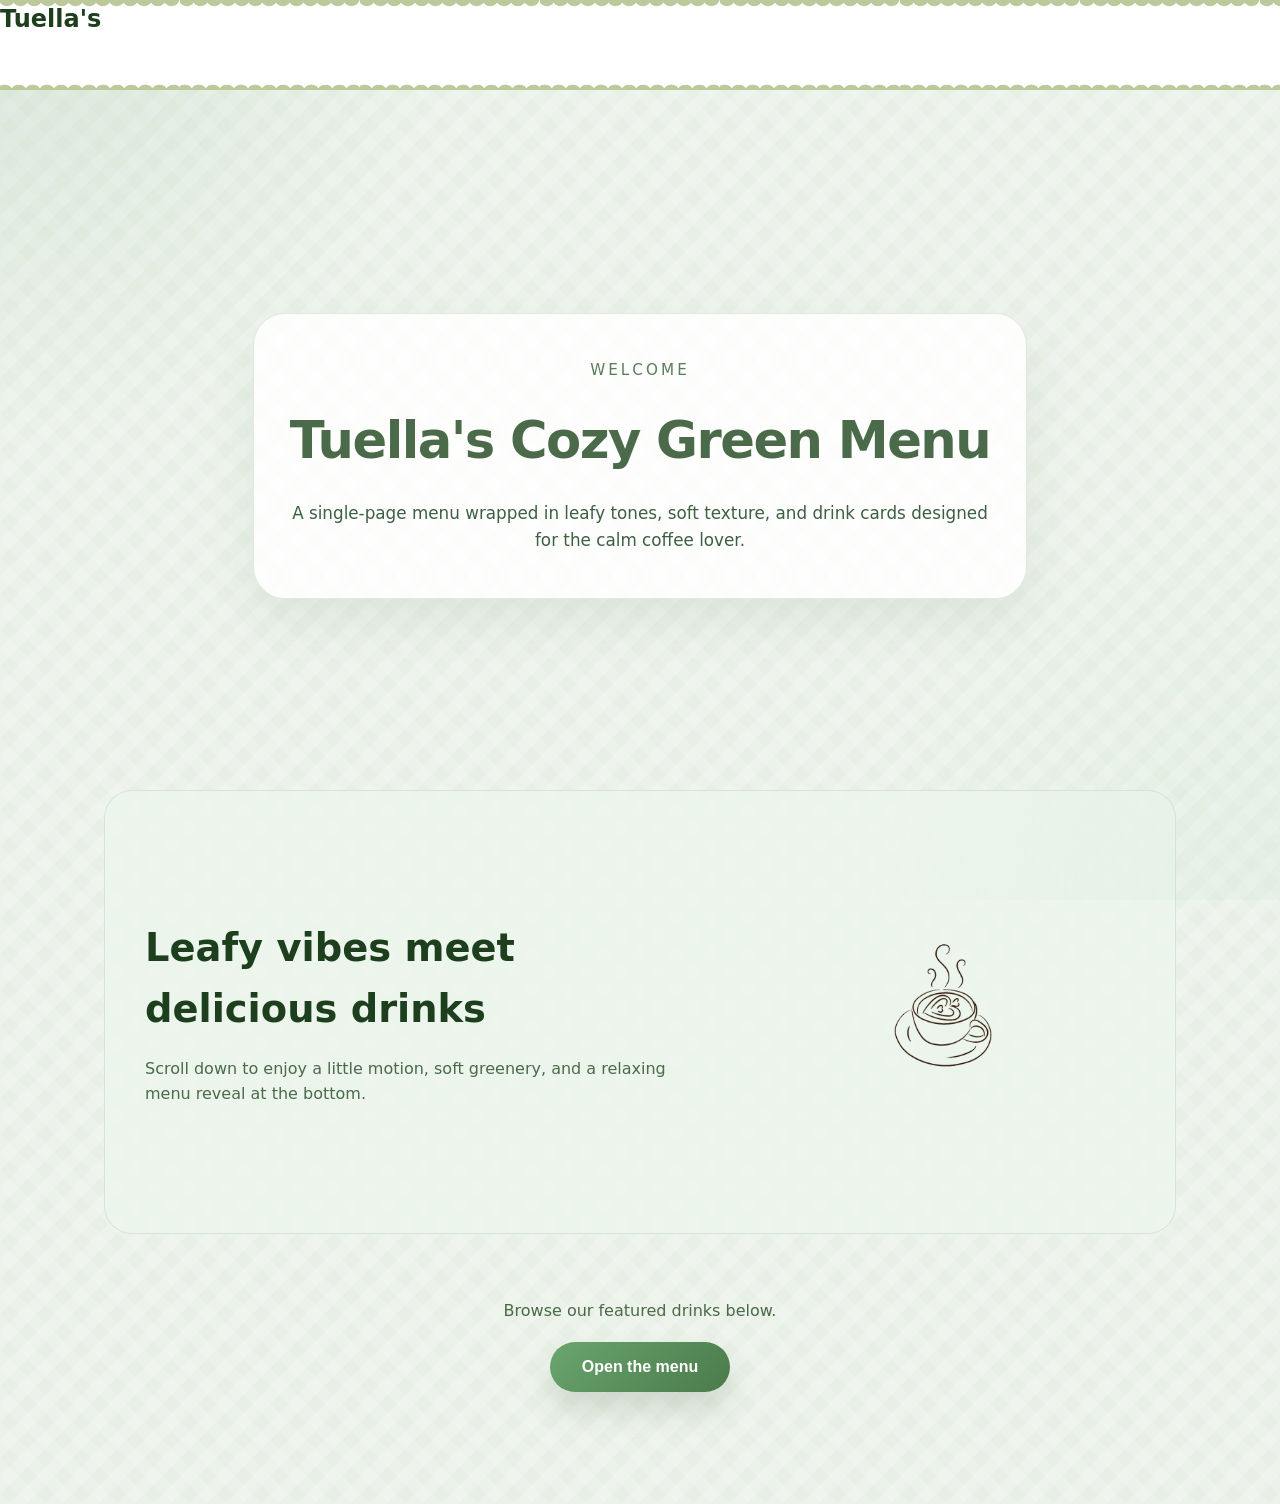
==== index.html @ c70524f7 ""move index and styles out of templates"" ====
<!DOCTYPE html>
<html lang="en">
<head>
    <link rel="stylesheet" href="styles.css">
    <meta charset="UTF-8">
    <meta name="viewport" content="width=device-width, initial-scale=1.0">
    <title>Tuella's Green Menu</title>
</head>
<body>
    <div class="menubar">
    <h2>Tuella's</h2>
    <h2></h2>
    </div>
    <main class="page-shell">
        <section class="hero">
            <div class="hero-copy">
                <p class="eyebrow">Welcome</p>
                <h1>Tuella's Cozy Green Menu</h1>
                <p class="hero-text">A single-page menu wrapped in leafy tones, soft texture, and drink cards designed for the calm coffee lover.</p>
            </div>
        </section>

        <section class="section-break">
            <div class="section-copy">
                <h2>Leafy vibes meet delicious drinks</h2>
                <p>Scroll down to enjoy a little motion, soft greenery, and a relaxing menu reveal at the bottom.</p>
            </div>
            <div class="iced-coffee-wrapper">
                <div class="iced-coffee" id="iced-coffee" aria-hidden="true">
                    <img src="/imgs/coffee.png" alt="coffee cup" class="coffee-icon">
                </div>
            </div>
        </section>

        <section class="menu-cta">
            <p class="cta-text">Browse our featured drinks below.</p>
            <button id="toggle-menu" type="button">Open the menu</button>
        </section>

        <section class="menu-cards hidden" id="menu-cards">
            <article class="card">
                <div class="drink-image iced-latte"></div>
                <div class="card-copy">
                    <h3>Iced Matcha Latte</h3>
                    <p>Bright ceremonial matcha, creamy oat milk, and gentle mint notes for a fresh green sip.</p>
                </div>
            </article>
            <article class="card">
                <div class="drink-image cold-brew"></div>
                <div class="card-copy">
                    <h3>Herbal Cold Brew</h3>
                    <p>Deep cold brew infused with rosemary and lemon peel, balanced by soft cream.</p>
                </div>
            </article>
            <article class="card">
                <div class="drink-image green-mocha"></div>
                <div class="card-copy">
                    <h3>Green Mocha</h3>
                    <p>Rich dark chocolate meets matcha sweetness, finished with a sprinkle of pistachio.</p>
                </div>
            </article>
        </section>
    </main>

    <script>
        const button = document.querySelector('#toggle-menu');
        const menuSection = document.querySelector('#menu-cards');
        button.addEventListener('click', () => {
            const visible = !menuSection.classList.toggle('hidden');
            button.textContent = visible ? 'Hide the menu' : 'Open the menu';
        });

        const iced = document.querySelector('#iced-coffee');
        let scrollTimeout;

        window.addEventListener('scroll', () => {
            iced.classList.add('spin');
            clearTimeout(scrollTimeout);
            scrollTimeout = setTimeout(() => {
                iced.classList.remove('spin');
            }, 100);
        });
    </script>
</body>
</html>
---- styles.css ----
@font-face {
    font-family: 'Seasons';
    src: url('/static/fonts/Seasons.woff2') format('woff2'),
         url('/static/fonts/Seasons.woff') format('woff');
    font-weight: normal;
    font-style: normal;
}
*{
    margin: 0;
    padding: 0;
    box-sizing: border-box;
}


body {
    min-height: 100vh;
    font-family: Inter, system-ui, -apple-system, BlinkMacSystemFont, 'Segoe UI', sans-serif;
    color: #1d3f1d;
    background: #e8f0e5;
    background-image:
    linear-gradient(135deg, rgba(255,255,255,0.22) 25%, transparent 25%, transparent 50%, rgba(255,255,255,0.22) 50%, rgba(255,255,255,0.22) 75%, transparent 75%, transparent),
    linear-gradient(45deg, rgba(255,255,255,0.14) 25%, transparent 25%, transparent 50%, rgba(255,255,255,0.14) 50%, rgba(255,255,255,0.14) 75%, transparent 75%, transparent);
    background-size: 36px 36px, 36px 36px;
    line-height: 1.6;
}
body::before {
    content: '';
    position: fixed;
    inset: 0;
    background: radial-gradient(circle at top left, rgba(156, 195, 164, 0.24), transparent 28%), radial-gradient(circle at bottom right, rgba(192, 228, 202, 0.18), transparent 26%);
    pointer-events: none;
}
.menubar {
    position: sticky;
    background-image: url('/imgs/banner.png');
    background-repeat: repeat-x;
    background-size: auto;
    top: 0;
    height: 150px;
}
.page-shell {
    max-width: 1120px;
    margin: 0 auto;
    padding: 36px 24px 64px;
}

.hero {
    display: grid;
    place-items: center;
    min-height: 60vh;
    padding: 80px 0;
}
.hero-copy {
    text-align: center;
    background: rgba(255, 255, 255, 0.85);
    border: 1px solid rgba(74, 110, 76, 0.15);
    border-radius: 32px;
    padding: 44px 36px;
    box-shadow: 0 24px 50px rgba(28, 74, 47, 0.08);
}
.eyebrow {
    font-size: 0.95rem;
    letter-spacing: 0.2em;
    text-transform: uppercase;
    color: #5a7d5a;
    margin-bottom: 18px;
}
h1 {
    font-size: clamp(1.4rem, 4vw, 4.4rem);
    letter-spacing: -0.03em;
    margin-bottom: 18px;
    color: #4a6a4a;
}

.hero-text {
    max-width: 700px;
    margin: 0 auto;
    color: #3d5f43;
    font-size: 1.05rem;
}

.section-break {
    display: grid;
    gap: 32px;
    grid-template-columns: 1.2fr 0.8fr;
    align-items: center;
    margin-top: 64px;
    padding: 46px 40px;
    background: rgba(237, 245, 236, 0.95);
    border-radius: 28px;
    border: 1px solid rgba(116, 154, 120, 0.18);
}

.section-copy h2 {
    font-size: clamp(2rem, 3vw, 3rem);
    margin-bottom: 16px;
}

.section-copy p {
    font-size: 1rem;
    max-width: 540px;
    color: #4a6a4a;
}

.iced-coffee-wrapper {
    display: flex;
    justify-content: center;
    align-items: center;
}

.iced-coffee {
    width: 350px;
    height: 350px;
    display: grid;
    place-items: center;
}

.coffee-icon {
    width: 100%;
    max-width: 350px;
    transform-origin: center;
}

.iced-coffee.spin .coffee-icon {
    animation: spin 0.5s linear infinite;
}

.menu-cta {
    margin-top: 64px;
    text-align: center;
}

.cta-text {
    font-size: 1rem;
    color: #4a6947;
    margin-bottom: 18px;
}

button {
    appearance: none;
    border: none;
    background: linear-gradient(135deg, #6aa56e, #4a7a4b);
    color: white;
    padding: 16px 32px;
    border-radius: 999px;
    cursor: pointer;
    font-size: 1rem;
    font-weight: 600;
    box-shadow: 0 18px 30px rgba(64, 95, 57, 0.18);
    transition: transform 0.2s ease, box-shadow 0.2s ease;
}

button:hover,
button:focus-visible {
    transform: translateY(-2px);
    box-shadow: 0 22px 32px rgba(64, 95, 57, 0.28);
}

.menu-cards {
    margin-top: 48px;
    display: grid;
    gap: 24px;
    transition: opacity 0.4s ease, transform 0.4s ease, max-height 0.4s ease;
    opacity: 1;
    transform: translateY(0);
    max-height: 2000px;
}

.menu-cards.hidden {
    opacity: 0;
    transform: translateY(12px);
    max-height: 0;
    overflow: hidden;
    pointer-events: none;
}

.card {
    display: grid;
    grid-template-columns: 140px 1fr;
    gap: 24px;
    align-items: center;
    padding: 26px;
    background: rgba(255, 255, 255, 0.9);
    border-radius: 28px;
    border: 1px solid rgba(102, 140, 95, 0.16);
    box-shadow: 0 22px 40px rgba(62, 97, 62, 0.08);
}

.drink-image {
    min-height: 140px;
    border-radius: 24px;
    background-size: cover;
    background-position: center;
    position: relative;
}

.drink-image::after {
    content: '';
    position: absolute;
    inset: 0;
    border-radius: inherit;
    background: linear-gradient(180deg, rgba(255,255,255,0.12), rgba(255,255,255,0));
}

.iced-latte {
    background: radial-gradient(circle at 35% 20%, rgba(255,255,255,0.85), transparent 25%), linear-gradient(180deg, #f7e8d6 0%, #c8ae84 100%);
}

.cold-brew {
    background: radial-gradient(circle at 45% 22%, rgba(255,255,255,0.7), transparent 20%), linear-gradient(180deg, #dae7d7 0%, #8dac85 100%);
}

.green-mocha {
    background: radial-gradient(circle at 48% 24%, rgba(255,255,255,0.75), transparent 20%), linear-gradient(180deg, #d9e8ce 0%, #7a9b72 100%);
}

.card-copy h3 {
    font-size: 1.4rem;
    margin-bottom: 10px;
}

.card-copy p {
    color: #4b654f;
}

@media (max-width: 900px) {
    .section-break {
        grid-template-columns: 1fr;
        text-align: center;
    }

    .card {
        grid-template-columns: 1fr;
        text-align: center;
    }

    .drink-image {
        margin: 0 auto;
        width: 100%;
    }
}

@media (max-width: 620px) {
    .hero-copy,
    .section-break,
    .card {
        padding: 28px 22px;
    }

    .menu-cards {
        gap: 18px;
    }

    button {
        width: 100%;
    }
}

@keyframes spin {
    from { transform: rotate(0deg); }
    to { transform: rotate(360deg); }
}
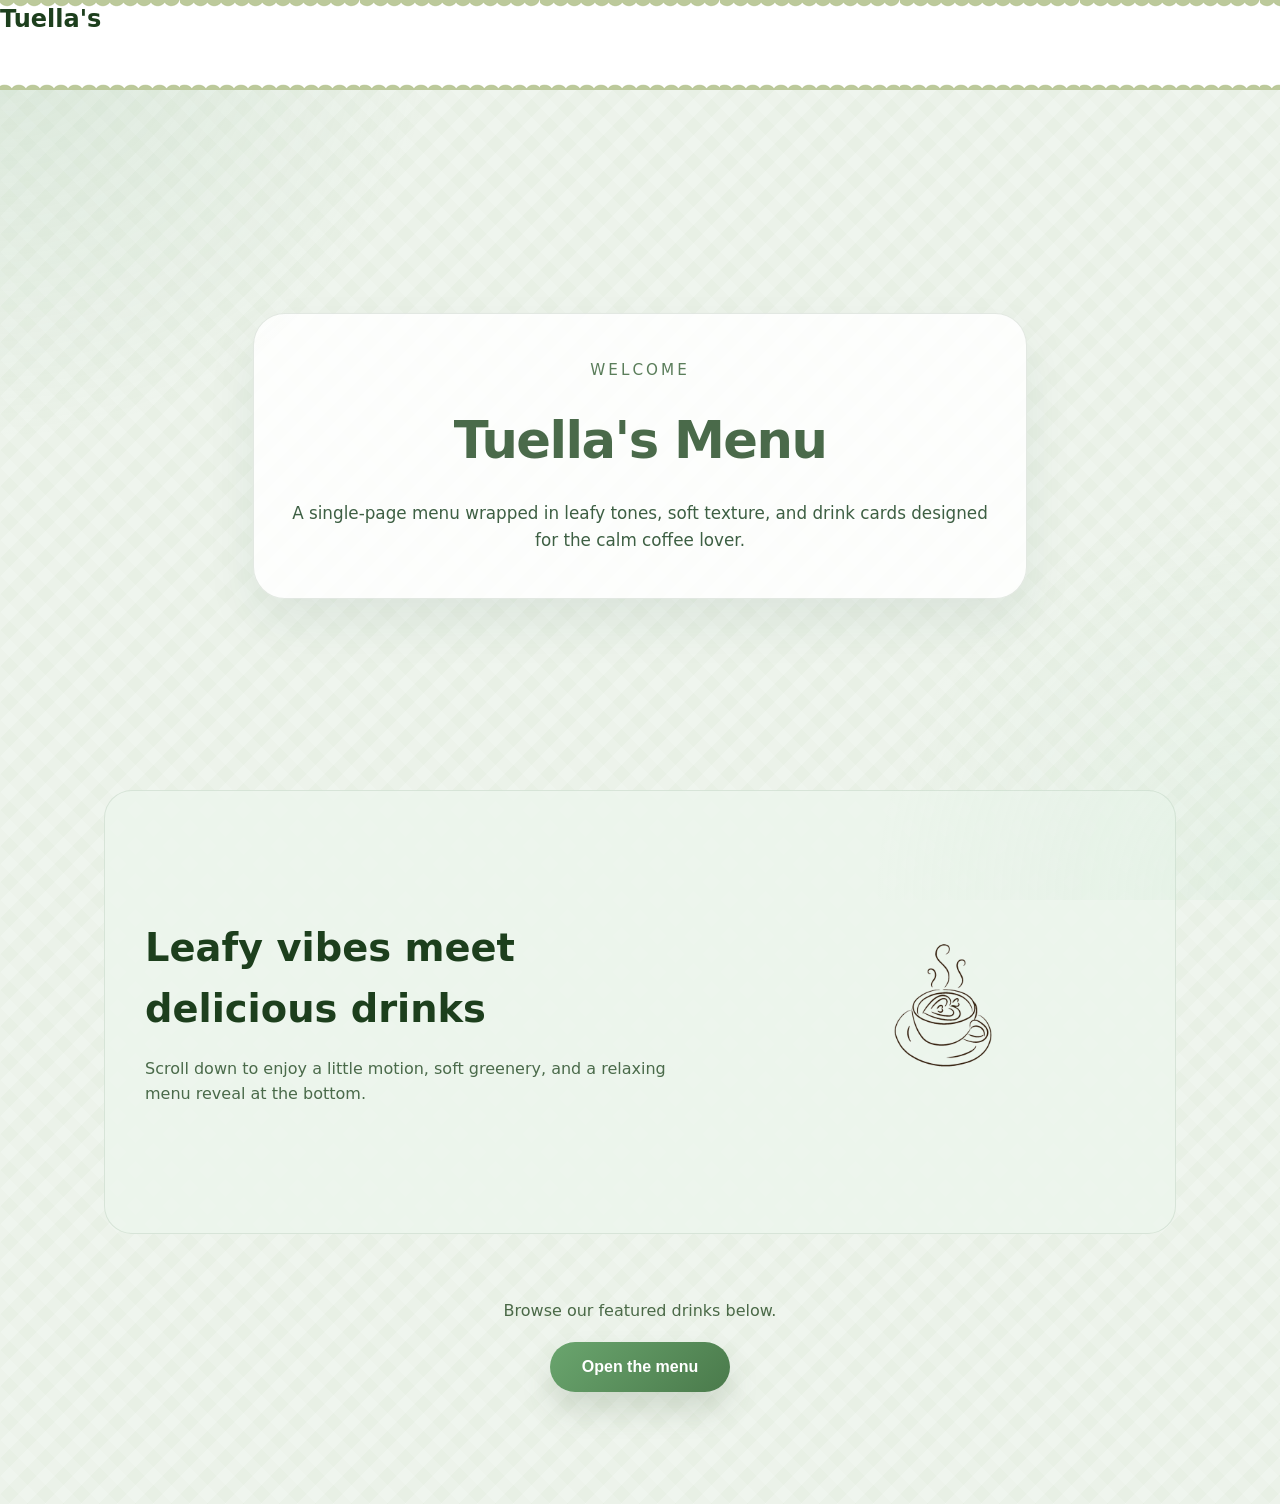
==== commit ee0454a7: "push" ====
--- a/index.html
+++ b/index.html
@@ -15,7 +15,7 @@
         <section class="hero">
             <div class="hero-copy">
                 <p class="eyebrow">Welcome</p>
-                <h1>Tuella's Cozy Green Menu</h1>
+                <h1>Tuella's Menu</h1>
                 <p class="hero-text">A single-page menu wrapped in leafy tones, soft texture, and drink cards designed for the calm coffee lover.</p>
             </div>
         </section>
@@ -83,3 +83,6 @@
     </script>
 </body>
 </html>
+
+<!-- fix image paths and url domain -->
+ <!-- create link tree with options given from chat gpt -->
--- a/styles.css
+++ b/styles.css
@@ -32,7 +32,7 @@
 }
 .menubar {
     position: sticky;
-    background-image: url('/imgs/banner.png');
+    background-image: url('imgs/banner.png');
     background-repeat: repeat-x;
     background-size: auto;
     top: 0;
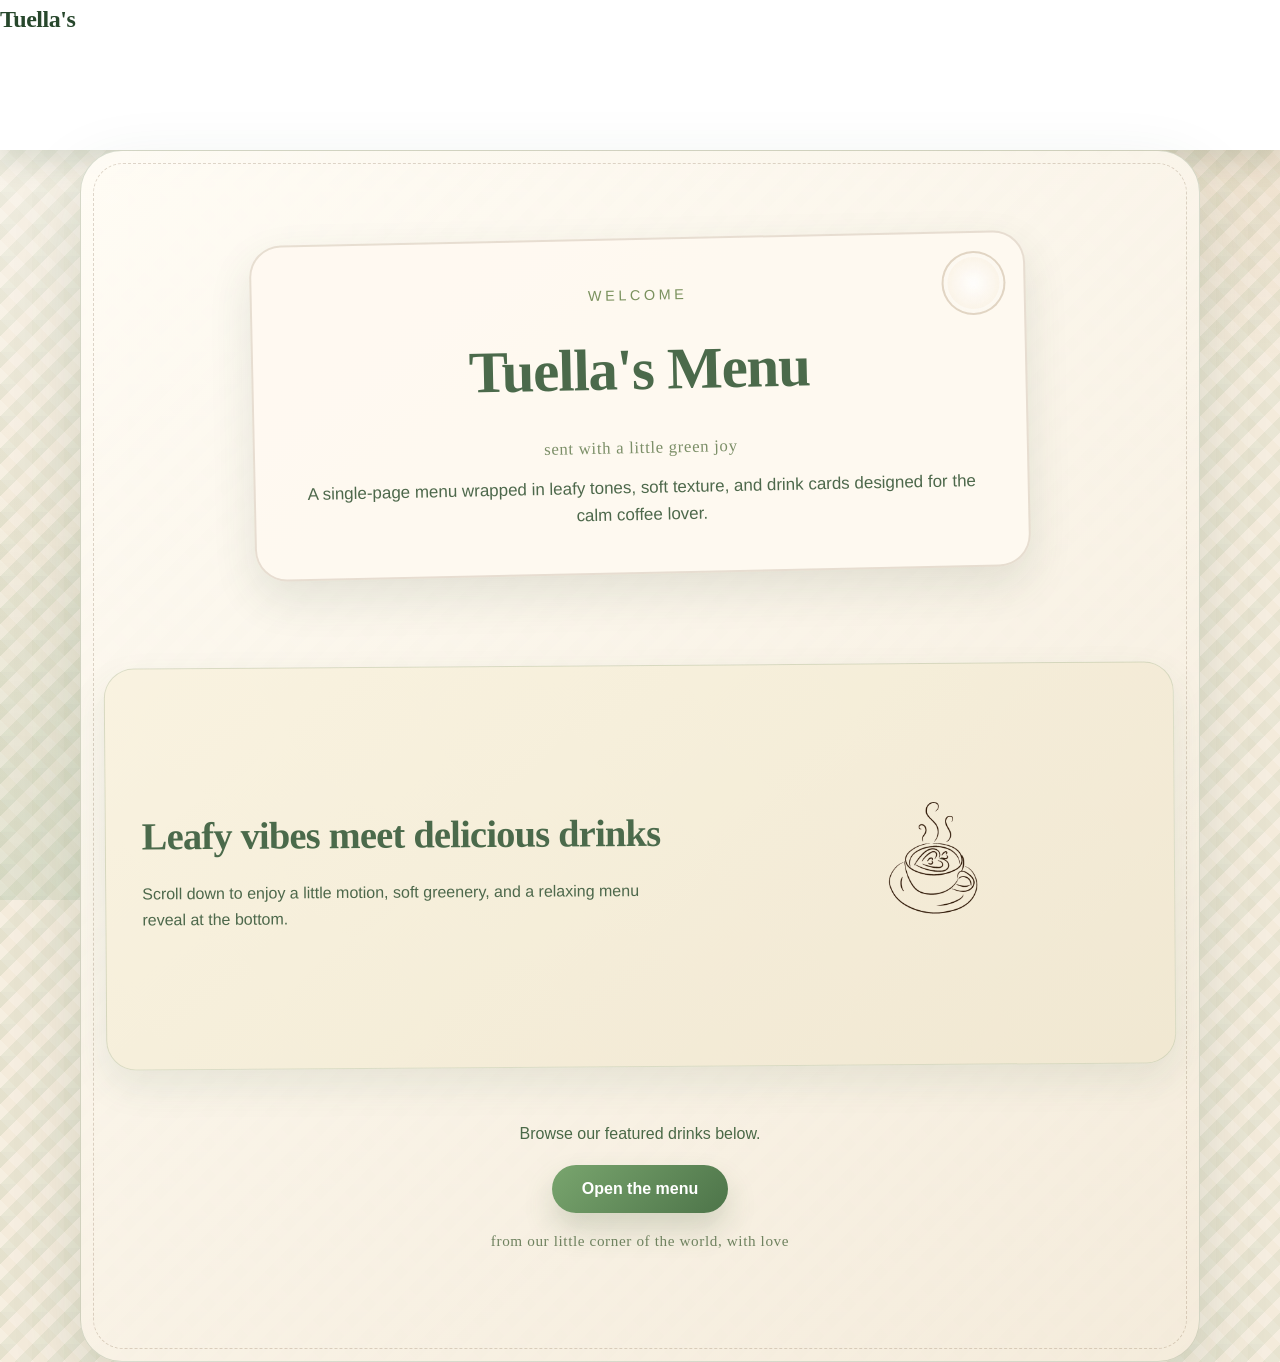
==== commit 61ffd82e: "add changes" ====
--- a/index.html
+++ b/index.html
@@ -16,6 +16,7 @@
             <div class="hero-copy">
                 <p class="eyebrow">Welcome</p>
                 <h1>Tuella's Menu</h1>
+                <p class="subtle-note">sent with a little green joy</p>
                 <p class="hero-text">A single-page menu wrapped in leafy tones, soft texture, and drink cards designed for the calm coffee lover.</p>
             </div>
         </section>
@@ -35,6 +36,7 @@
         <section class="menu-cta">
             <p class="cta-text">Browse our featured drinks below.</p>
             <button id="toggle-menu" type="button">Open the menu</button>
+            <p class="postcard-footer">from our little corner of the world, with love</p>
         </section>
 
         <section class="menu-cards hidden" id="menu-cards">
--- a/styles.css
+++ b/styles.css
@@ -5,101 +5,157 @@
     font-weight: normal;
     font-style: normal;
 }
-*{
+
+* {
     margin: 0;
     padding: 0;
     box-sizing: border-box;
 }
 
-
 body {
     min-height: 100vh;
-    font-family: Inter, system-ui, -apple-system, BlinkMacSystemFont, 'Segoe UI', sans-serif;
-    color: #1d3f1d;
-    background: #e8f0e5;
+    font-family: 'Trebuchet MS', 'Segoe UI', sans-serif;
+    color: #27472c;
+    background: #f4ebdb;
     background-image:
-    linear-gradient(135deg, rgba(255,255,255,0.22) 25%, transparent 25%, transparent 50%, rgba(255,255,255,0.22) 50%, rgba(255,255,255,0.22) 75%, transparent 75%, transparent),
-    linear-gradient(45deg, rgba(255,255,255,0.14) 25%, transparent 25%, transparent 50%, rgba(255,255,255,0.14) 50%, rgba(255,255,255,0.14) 75%, transparent 75%, transparent);
-    background-size: 36px 36px, 36px 36px;
+        radial-gradient(circle at top left, rgba(255,255,255,0.45), transparent 28%),
+        linear-gradient(135deg, rgba(121, 156, 108, 0.12) 25%, transparent 25%, transparent 50%, rgba(121, 156, 108, 0.10) 50%, rgba(121, 156, 108, 0.10) 75%, transparent 75%, transparent),
+        linear-gradient(45deg, rgba(255,255,255,0.18) 25%, transparent 25%, transparent 50%, rgba(255,255,255,0.16) 50%, rgba(255,255,255,0.16) 75%, transparent 75%, transparent);
+    background-size: auto, 32px 32px, 32px 32px;
     line-height: 1.6;
 }
+
 body::before {
     content: '';
     position: fixed;
     inset: 0;
-    background: radial-gradient(circle at top left, rgba(156, 195, 164, 0.24), transparent 28%), radial-gradient(circle at bottom right, rgba(192, 228, 202, 0.18), transparent 26%);
+    background: radial-gradient(circle at top right, rgba(193, 132, 84, 0.16), transparent 24%), radial-gradient(circle at bottom left, rgba(118, 161, 122, 0.15), transparent 26%);
     pointer-events: none;
 }
+
 .menubar {
     position: sticky;
+    top: 0;
+    height: 150px;
     background-image: url('imgs/banner.png');
     background-repeat: repeat-x;
-    background-size: auto;
-    top: 0;
-    height: 150px;
-}
+    background-size: cover;
+    background-position: center;
+    box-shadow: 0 10px 28px rgba(53, 84, 58, 0.16);
+}
+
 .page-shell {
     max-width: 1120px;
     margin: 0 auto;
-    padding: 36px 24px 64px;
+    padding: 28px 24px 64px;
+    background: linear-gradient(145deg, rgba(255,252,245,0.96), rgba(244,235,219,0.96));
+    border: 1px solid rgba(93, 120, 87, 0.24);
+    border-radius: 42px;
+    box-shadow: 0 28px 70px rgba(50, 80, 57, 0.15);
+    position: relative;
+    overflow: hidden;
+}
+
+.page-shell::before {
+    content: '';
+    position: absolute;
+    inset: 12px;
+    border: 1px dashed rgba(120, 94, 64, 0.24);
+    border-radius: 30px;
+    pointer-events: none;
 }
 
 .hero {
     display: grid;
     place-items: center;
-    min-height: 60vh;
-    padding: 80px 0;
-}
+    min-height: 48vh;
+    padding: 56px 0 34px;
+}
+
 .hero-copy {
+    position: relative;
     text-align: center;
-    background: rgba(255, 255, 255, 0.85);
-    border: 1px solid rgba(74, 110, 76, 0.15);
+    background: rgba(255, 250, 242, 0.93);
+    border: 2px solid rgba(120, 94, 64, 0.18);
     border-radius: 32px;
     padding: 44px 36px;
-    box-shadow: 0 24px 50px rgba(28, 74, 47, 0.08);
-}
+    box-shadow: 0 18px 44px rgba(46, 76, 50, 0.12);
+    transform: rotate(-1.2deg);
+}
+
+.hero-copy::after {
+    content: '';
+    position: absolute;
+    top: 18px;
+    right: 18px;
+    width: 60px;
+    height: 60px;
+    border-radius: 50%;
+    border: 2px solid rgba(124, 95, 60, 0.2);
+    background: radial-gradient(circle, rgba(255,255,255,0.8), rgba(240,223,195,0.45));
+    box-shadow: inset 0 0 0 4px rgba(255,255,255,0.4);
+}
+
+.subtle-note {
+    margin-bottom: 12px;
+    font-family: 'Segoe Script', 'Brush Script MT', cursive;
+    font-size: 1.05rem;
+    color: #7c8f68;
+    letter-spacing: 0.04em;
+}
+
 .eyebrow {
-    font-size: 0.95rem;
-    letter-spacing: 0.2em;
+    font-size: 0.9rem;
+    letter-spacing: 0.25em;
     text-transform: uppercase;
-    color: #5a7d5a;
+    color: #7a915d;
+    margin-bottom: 16px;
+}
+
+h1,
+h2,
+h3 {
+    font-family: 'Seasons', 'Palatino Linotype', 'Book Antiqua', serif;
+    letter-spacing: -0.02em;
+}
+
+h1 {
+    font-size: clamp(1.7rem, 4.6vw, 4.4rem);
     margin-bottom: 18px;
-}
-h1 {
-    font-size: clamp(1.4rem, 4vw, 4.4rem);
-    letter-spacing: -0.03em;
-    margin-bottom: 18px;
-    color: #4a6a4a;
+    color: #4b6a4b;
 }
 
 .hero-text {
     max-width: 700px;
     margin: 0 auto;
-    color: #3d5f43;
-    font-size: 1.05rem;
+    color: #4d684b;
+    font-size: 1.06rem;
 }
 
 .section-break {
     display: grid;
     gap: 32px;
-    grid-template-columns: 1.2fr 0.8fr;
+    grid-template-columns: 1.15fr 0.85fr;
     align-items: center;
-    margin-top: 64px;
-    padding: 46px 40px;
-    background: rgba(237, 245, 236, 0.95);
-    border-radius: 28px;
-    border: 1px solid rgba(116, 154, 120, 0.18);
+    margin-top: 54px;
+    padding: 40px 36px;
+    background: linear-gradient(145deg, rgba(249,242,224,0.96), rgba(240,232,209,0.96));
+    border-radius: 30px;
+    border: 1px solid rgba(115, 146, 109, 0.22);
+    box-shadow: 0 16px 36px rgba(61, 96, 64, 0.1);
+    transform: rotate(-0.4deg);
 }
 
 .section-copy h2 {
-    font-size: clamp(2rem, 3vw, 3rem);
-    margin-bottom: 16px;
+    font-size: clamp(1.8rem, 3vw, 2.8rem);
+    margin-bottom: 14px;
+    color: #4b6a4b;
 }
 
 .section-copy p {
     font-size: 1rem;
     max-width: 540px;
-    color: #4a6a4a;
+    color: #4d684b;
 }
 
 .iced-coffee-wrapper {
@@ -109,15 +165,15 @@
 }
 
 .iced-coffee {
-    width: 350px;
-    height: 350px;
+    width: 320px;
+    height: 320px;
     display: grid;
     place-items: center;
 }
 
 .coffee-icon {
     width: 100%;
-    max-width: 350px;
+    max-width: 320px;
     transform-origin: center;
 }
 
@@ -126,7 +182,7 @@
 }
 
 .menu-cta {
-    margin-top: 64px;
+    margin-top: 54px;
     text-align: center;
 }
 
@@ -136,28 +192,36 @@
     margin-bottom: 18px;
 }
 
+.postcard-footer {
+    margin-top: 16px;
+    font-family: 'Segoe Script', 'Brush Script MT', cursive;
+    font-size: 0.95rem;
+    color: #6f825f;
+    letter-spacing: 0.04em;
+}
+
 button {
     appearance: none;
     border: none;
-    background: linear-gradient(135deg, #6aa56e, #4a7a4b);
+    background: linear-gradient(135deg, #79a56e, #4d7449);
     color: white;
-    padding: 16px 32px;
+    padding: 15px 30px;
     border-radius: 999px;
     cursor: pointer;
     font-size: 1rem;
     font-weight: 600;
-    box-shadow: 0 18px 30px rgba(64, 95, 57, 0.18);
+    box-shadow: 0 16px 30px rgba(64, 95, 57, 0.2);
     transition: transform 0.2s ease, box-shadow 0.2s ease;
 }
 
 button:hover,
 button:focus-visible {
     transform: translateY(-2px);
-    box-shadow: 0 22px 32px rgba(64, 95, 57, 0.28);
+    box-shadow: 0 22px 34px rgba(64, 95, 57, 0.24);
 }
 
 .menu-cards {
-    margin-top: 48px;
+    margin-top: 44px;
     display: grid;
     gap: 24px;
     transition: opacity 0.4s ease, transform 0.4s ease, max-height 0.4s ease;
@@ -179,11 +243,11 @@
     grid-template-columns: 140px 1fr;
     gap: 24px;
     align-items: center;
-    padding: 26px;
-    background: rgba(255, 255, 255, 0.9);
+    padding: 24px;
+    background: linear-gradient(140deg, rgba(255,252,245,0.96), rgba(241,231,212,0.95));
     border-radius: 28px;
-    border: 1px solid rgba(102, 140, 95, 0.16);
-    box-shadow: 0 22px 40px rgba(62, 97, 62, 0.08);
+    border: 1px solid rgba(112, 140, 96, 0.18);
+    box-shadow: 0 16px 36px rgba(69, 100, 69, 0.12);
 }
 
 .drink-image {
@@ -192,6 +256,7 @@
     background-size: cover;
     background-position: center;
     position: relative;
+    box-shadow: inset 0 1px 0 rgba(255,255,255,0.3);
 }
 
 .drink-image::after {
@@ -199,7 +264,7 @@
     position: absolute;
     inset: 0;
     border-radius: inherit;
-    background: linear-gradient(180deg, rgba(255,255,255,0.12), rgba(255,255,255,0));
+    background: linear-gradient(180deg, rgba(255,255,255,0.16), rgba(255,255,255,0));
 }
 
 .iced-latte {
@@ -215,12 +280,13 @@
 }
 
 .card-copy h3 {
-    font-size: 1.4rem;
+    font-size: 1.35rem;
     margin-bottom: 10px;
+    color: #4f6a4e;
 }
 
 .card-copy p {
-    color: #4b654f;
+    color: #4d684b;
 }
 
 @media (max-width: 900px) {
@@ -241,6 +307,11 @@
 }
 
 @media (max-width: 620px) {
+    .page-shell {
+        padding: 20px 14px 36px;
+        border-radius: 28px;
+    }
+
     .hero-copy,
     .section-break,
     .card {
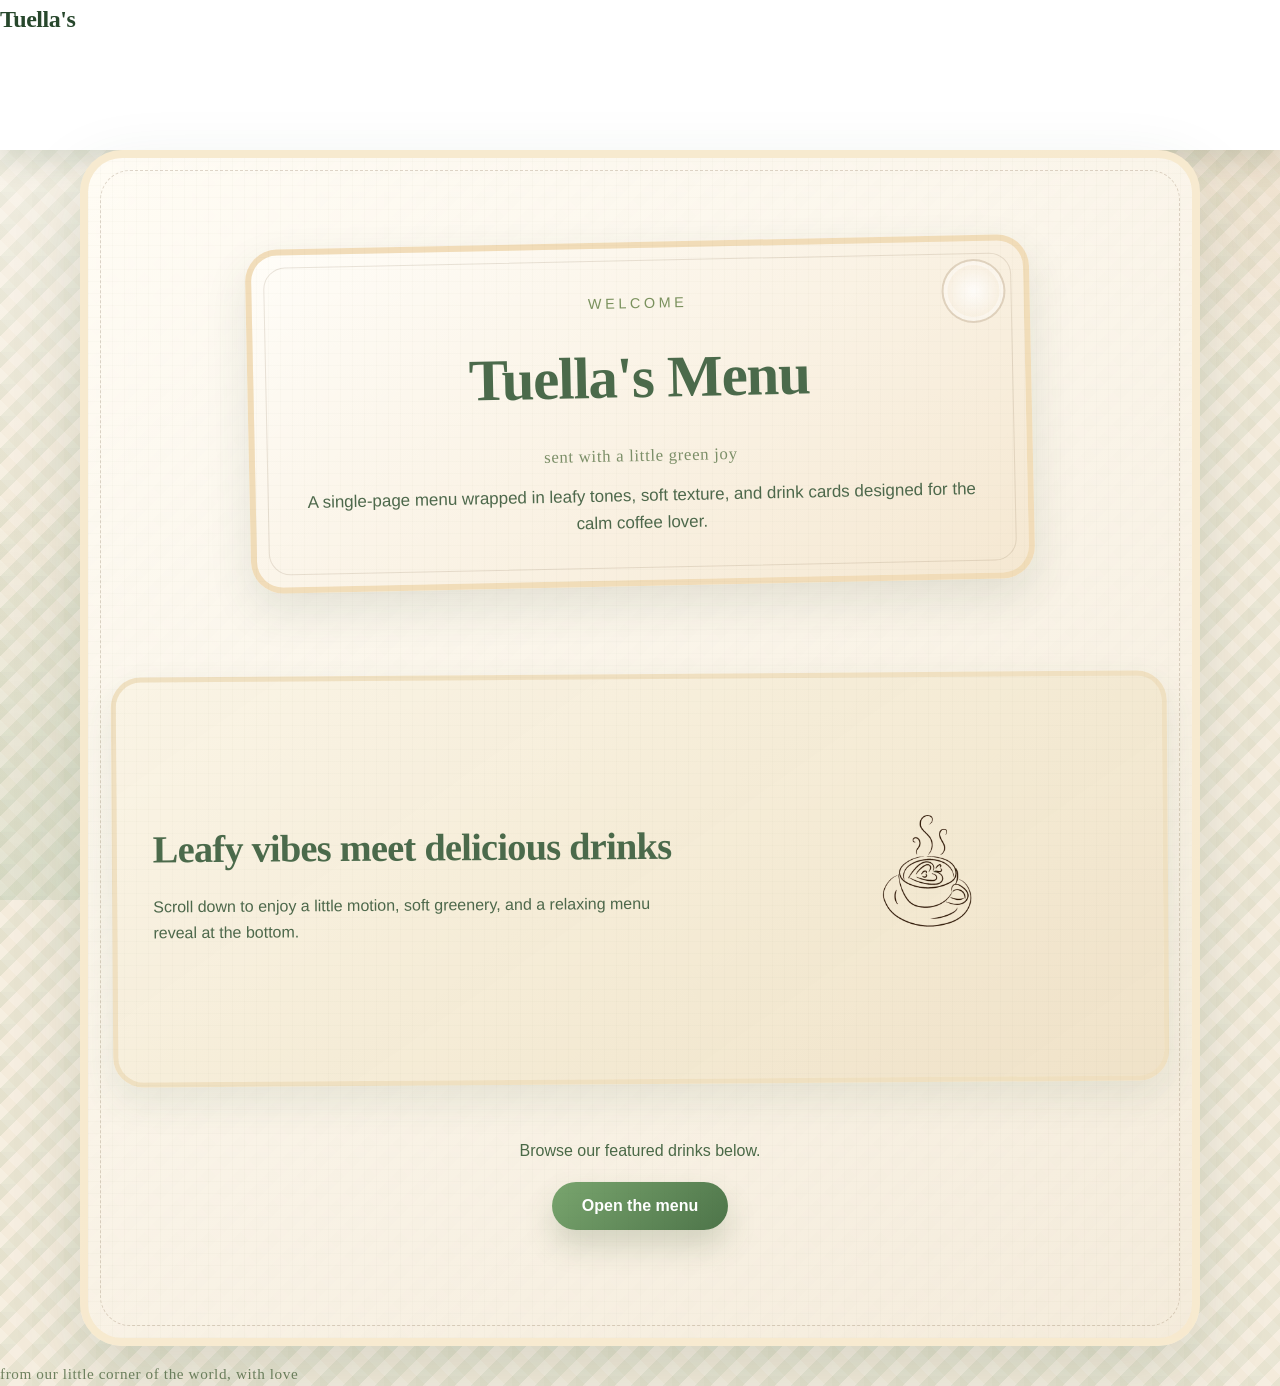
==== commit 374013cc: "footer change" ====
--- a/index.html
+++ b/index.html
@@ -36,7 +36,6 @@
         <section class="menu-cta">
             <p class="cta-text">Browse our featured drinks below.</p>
             <button id="toggle-menu" type="button">Open the menu</button>
-            <p class="postcard-footer">from our little corner of the world, with love</p>
         </section>
 
         <section class="menu-cards hidden" id="menu-cards">
@@ -63,7 +62,7 @@
             </article>
         </section>
     </main>
-
+                <p class="postcard-footer">from our little corner of the world, with love</p>
     <script>
         const button = document.querySelector('#toggle-menu');
         const menuSection = document.querySelector('#menu-cards');
--- a/styles.css
+++ b/styles.css
@@ -49,7 +49,7 @@
     margin: 0 auto;
     padding: 28px 24px 64px;
     background: linear-gradient(145deg, rgba(255,252,245,0.96), rgba(244,235,219,0.96));
-    border: 1px solid rgba(93, 120, 87, 0.24);
+    border: 8px solid rgba(247, 233, 206, 0.95);
     border-radius: 42px;
     box-shadow: 0 28px 70px rgba(50, 80, 57, 0.15);
     position: relative;
@@ -65,6 +65,17 @@
     pointer-events: none;
 }
 
+.page-shell::after {
+    content: '';
+    position: absolute;
+    inset: 0;
+    background-image:
+        repeating-linear-gradient(0deg, rgba(90, 103, 70, 0.03) 0 1px, transparent 1px 12px),
+        repeating-linear-gradient(90deg, rgba(90, 103, 70, 0.03) 0 1px, transparent 1px 12px);
+    pointer-events: none;
+    opacity: 0.7;
+}
+
 .hero {
     display: grid;
     place-items: center;
@@ -75,12 +86,21 @@
 .hero-copy {
     position: relative;
     text-align: center;
-    background: rgba(255, 250, 242, 0.93);
-    border: 2px solid rgba(120, 94, 64, 0.18);
+    background: linear-gradient(145deg, #fffdf8 0%, #f5e8d2 100%);
+    border: 6px solid rgba(241, 220, 183, 0.95);
     border-radius: 32px;
     padding: 44px 36px;
     box-shadow: 0 18px 44px rgba(46, 76, 50, 0.12);
     transform: rotate(-1.2deg);
+}
+
+.hero-copy::before {
+    content: '';
+    position: absolute;
+    inset: 12px;
+    border: 1px solid rgba(120, 94, 64, 0.16);
+    border-radius: 22px;
+    pointer-events: none;
 }
 
 .hero-copy::after {
@@ -139,9 +159,9 @@
     align-items: center;
     margin-top: 54px;
     padding: 40px 36px;
-    background: linear-gradient(145deg, rgba(249,242,224,0.96), rgba(240,232,209,0.96));
+    background: linear-gradient(145deg, rgba(250,244,229,0.98), rgba(239,226,199,0.96));
     border-radius: 30px;
-    border: 1px solid rgba(115, 146, 109, 0.22);
+    border: 5px solid rgba(240, 224, 192, 0.95);
     box-shadow: 0 16px 36px rgba(61, 96, 64, 0.1);
     transform: rotate(-0.4deg);
 }
@@ -246,7 +266,7 @@
     padding: 24px;
     background: linear-gradient(140deg, rgba(255,252,245,0.96), rgba(241,231,212,0.95));
     border-radius: 28px;
-    border: 1px solid rgba(112, 140, 96, 0.18);
+    border: 3px solid rgba(238, 220, 187, 0.95);
     box-shadow: 0 16px 36px rgba(69, 100, 69, 0.12);
 }
 
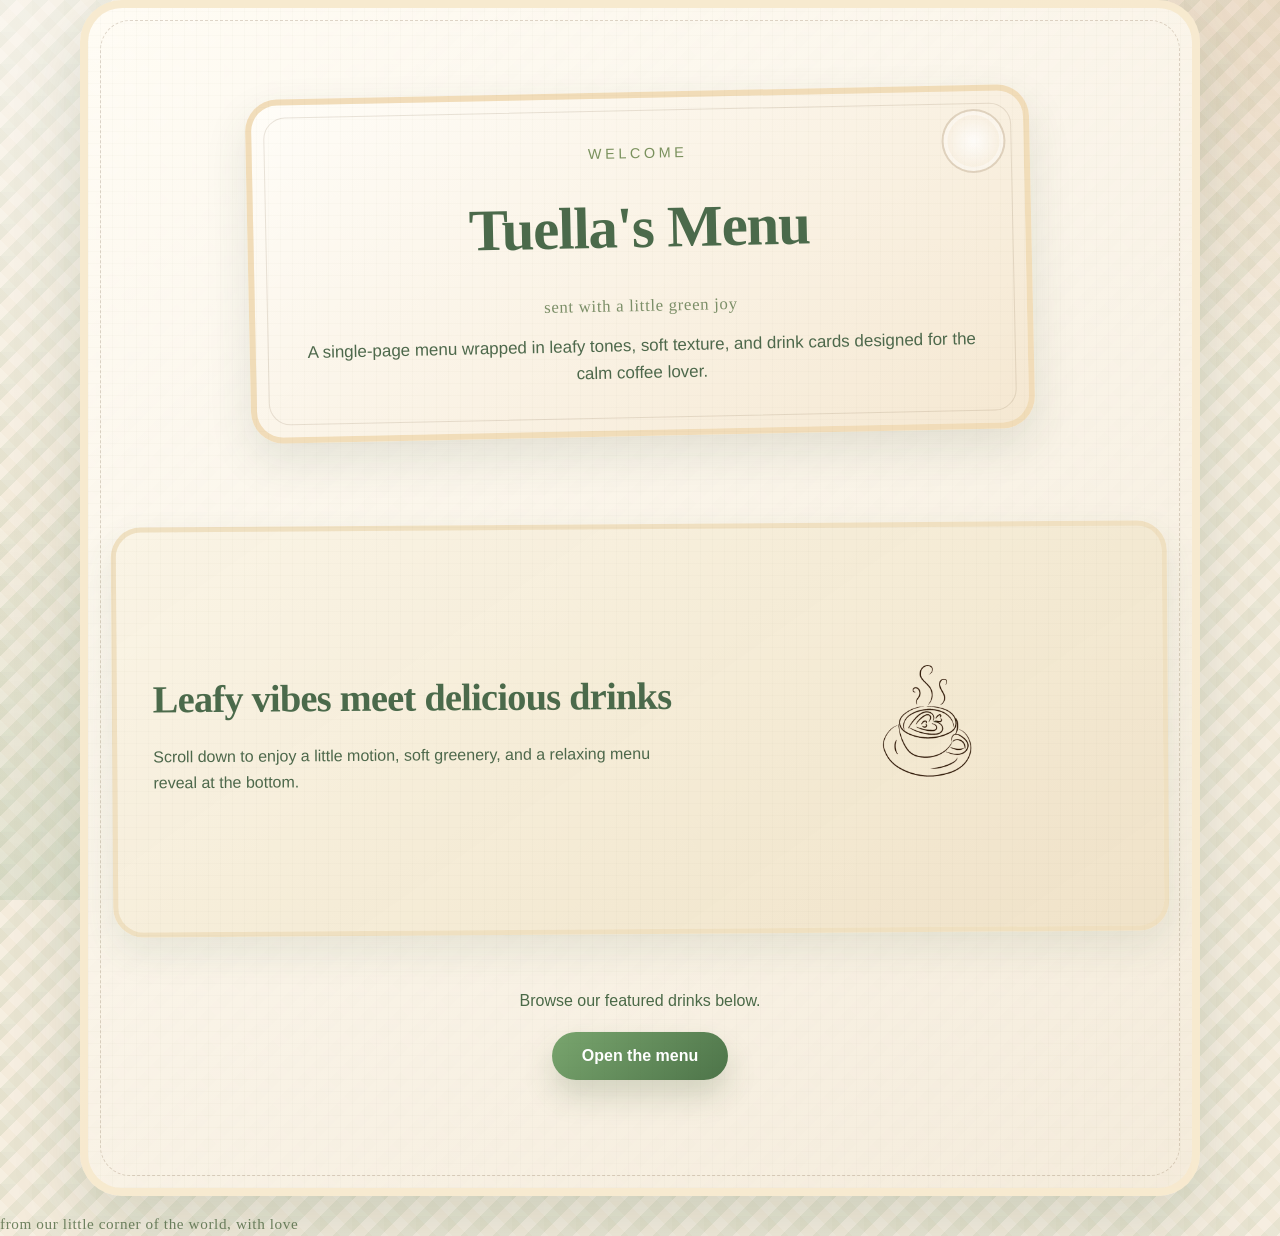
==== commit d8a666bd: "push" ====
--- a/index.html
+++ b/index.html
@@ -7,10 +7,6 @@
     <title>Tuella's Green Menu</title>
 </head>
 <body>
-    <div class="menubar">
-    <h2>Tuella's</h2>
-    <h2></h2>
-    </div>
     <main class="page-shell">
         <section class="hero">
             <div class="hero-copy">
--- a/styles.css
+++ b/styles.css
@@ -33,16 +33,27 @@
     pointer-events: none;
 }
 
-.menubar {
+/* .menubar {
     position: sticky;
     top: 0;
+    z-index: 100;
     height: 150px;
+    display: flex;
+    justify-content: center;
+    align-items: center;
     background-image: url('imgs/banner.png');
     background-repeat: repeat-x;
     background-size: cover;
     background-position: center;
     box-shadow: 0 10px 28px rgba(53, 84, 58, 0.16);
 }
+
+.menubar h2 {
+    font-size: clamp(1.8rem, 3vw, 2.6rem);
+    color: #fffdf7;
+    text-shadow: 0 2px 8px rgba(0, 0, 0, 0.25);
+    letter-spacing: 0.08em;
+} */
 
 .page-shell {
     max-width: 1120px;
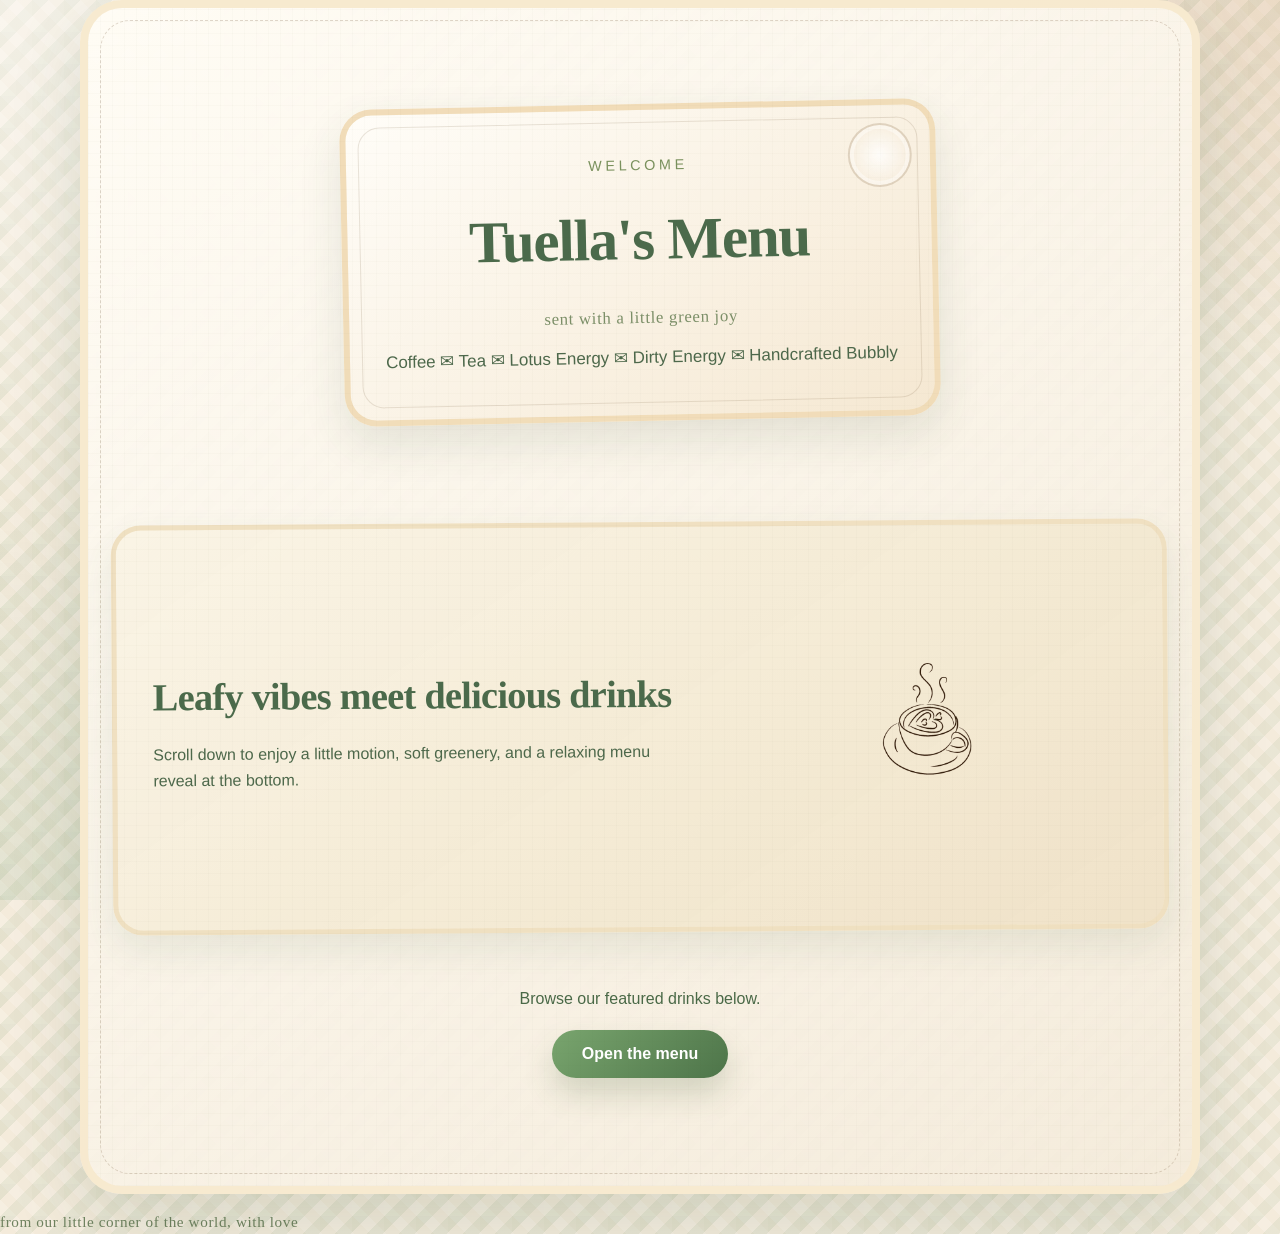
==== commit ae2f36eb: "git push" ====
--- a/index.html
+++ b/index.html
@@ -13,7 +13,7 @@
                 <p class="eyebrow">Welcome</p>
                 <h1>Tuella's Menu</h1>
                 <p class="subtle-note">sent with a little green joy</p>
-                <p class="hero-text">A single-page menu wrapped in leafy tones, soft texture, and drink cards designed for the calm coffee lover.</p>
+                <p class="hero-text">Coffee ✉︎ Tea ✉︎ Lotus Energy ✉︎ Dirty Energy ✉︎ Handcrafted Bubbly </p>
             </div>
         </section>
 
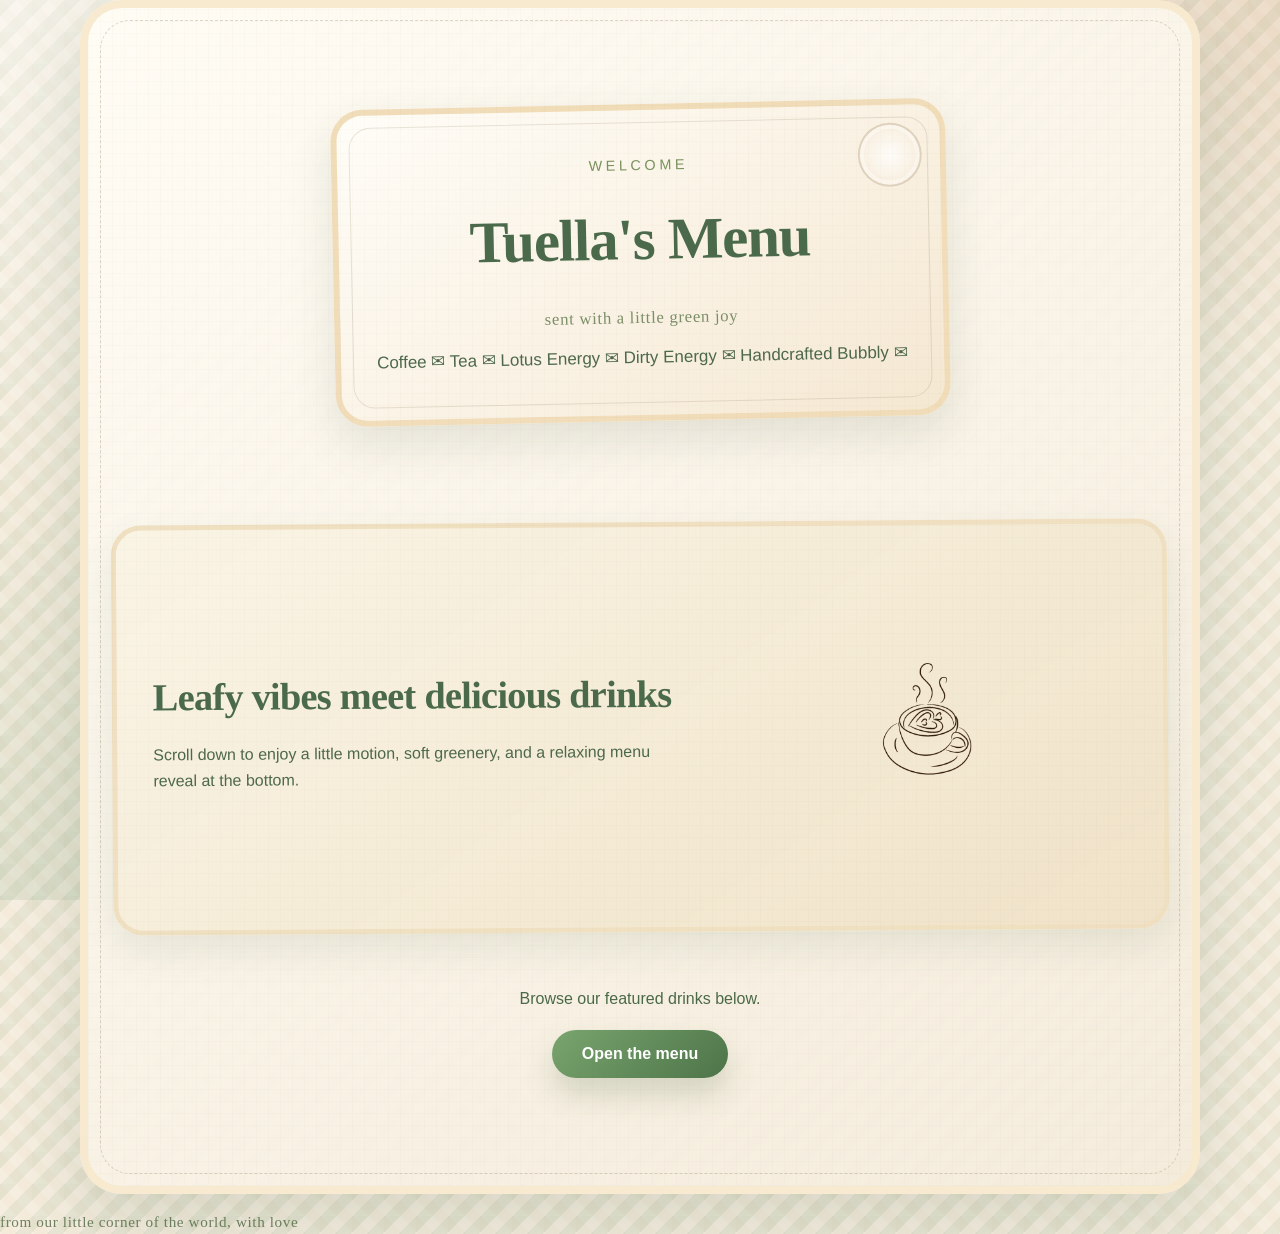
==== commit 64c83e54: "update homepage" ====
--- a/index.html
+++ b/index.html
@@ -13,7 +13,7 @@
                 <p class="eyebrow">Welcome</p>
                 <h1>Tuella's Menu</h1>
                 <p class="subtle-note">sent with a little green joy</p>
-                <p class="hero-text">Coffee ✉︎ Tea ✉︎ Lotus Energy ✉︎ Dirty Energy ✉︎ Handcrafted Bubbly </p>
+                <p class="hero-text">Coffee ✉︎ Tea ✉︎ Lotus Energy ✉︎ Dirty Energy ✉︎ Handcrafted Bubbly ✉︎ </p>
             </div>
         </section>
 
